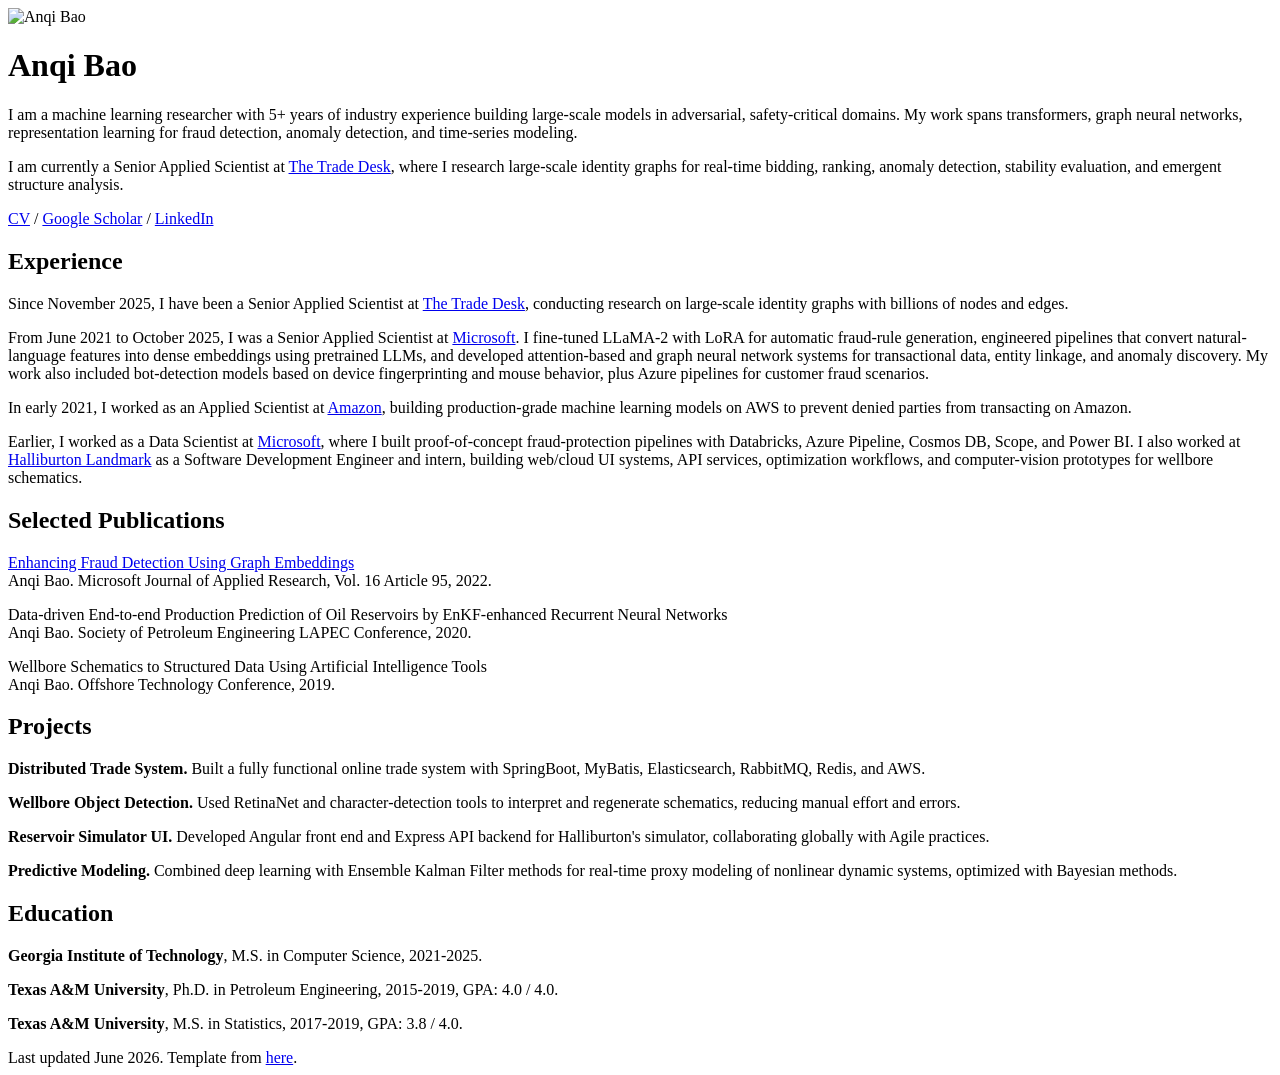
==== index.html @ 68272e31 "Create index.html" ====
<!doctype html>
<html lang="en">
<head>
  <meta charset="utf-8">
  <meta name="viewport" content="width=device-width, initial-scale=1">
  <title>Anqi Bao</title>
  <meta name="description" content="Personal website for Anqi Bao, machine learning researcher and applied scientist.">
  <link rel="stylesheet" href="style.css">
</head>
<body>
  <main>
    <header class="intro">
      <img class="avatar" src="assets/avatar.png" alt="Anqi Bao">
      <div class="intro-text">
        <h1>Anqi Bao</h1>
        <p>
          I am a machine learning researcher with 5+ years of industry experience building large-scale models in adversarial, safety-critical domains. My work spans transformers, graph neural networks, representation learning for fraud detection, anomaly detection, and time-series modeling.
        </p>
        <p>
          I am currently a Senior Applied Scientist at <a href="https://www.thetradedesk.com/">The Trade Desk</a>, where I research large-scale identity graphs for real-time bidding, ranking, anomaly detection, stability evaluation, and emergent structure analysis.
        </p>
        <p class="links">
          <a href="assets/Anqi_CV_LLM_202605.pdf.pdf">CV</a> /
          <a href="https://scholar.google.com/citations?user=8oSmAk4AAAAJ&amp;hl=en">Google Scholar</a> /
          <a href="https://www.linkedin.com/in/anqi-bao">LinkedIn</a>
        </p>
      </div>
    </header>

    <section>
      <h2>Experience</h2>
      <p>
        Since November 2025, I have been a Senior Applied Scientist at <a href="https://www.thetradedesk.com/">The Trade Desk</a>, conducting research on large-scale identity graphs with billions of nodes and edges.
      </p>
      <p>
        From June 2021 to October 2025, I was a Senior Applied Scientist at <a href="https://www.microsoft.com/">Microsoft</a>. I fine-tuned LLaMA-2 with LoRA for automatic fraud-rule generation, engineered pipelines that convert natural-language features into dense embeddings using pretrained LLMs, and developed attention-based and graph neural network systems for transactional data, entity linkage, and anomaly discovery. My work also included bot-detection models based on device fingerprinting and mouse behavior, plus Azure pipelines for customer fraud scenarios.
      </p>
      <p>
        In early 2021, I worked as an Applied Scientist at <a href="https://www.amazon.com/">Amazon</a>, building production-grade machine learning models on AWS to prevent denied parties from transacting on Amazon.
      </p>
      <p>
        Earlier, I worked as a Data Scientist at <a href="https://www.microsoft.com/">Microsoft</a>, where I built proof-of-concept fraud-protection pipelines with Databricks, Azure Pipeline, Cosmos DB, Scope, and Power BI. I also worked at <a href="https://www.halliburton.com/">Halliburton Landmark</a> as a Software Development Engineer and intern, building web/cloud UI systems, API services, optimization workflows, and computer-vision prototypes for wellbore schematics.
      </p>
    </section>

    <section>
      <h2>Selected Publications</h2>
      <p>
        <a href="https://www.microsoft.com/en-us/research/publication/enhancing-fraud-detection-using-graph-embeddings/">Enhancing Fraud Detection Using Graph Embeddings</a><br>
        <span class="authors">Anqi Bao.</span> Microsoft Journal of Applied Research, Vol. 16 Article 95, 2022.
      </p>
      <p>
        Data-driven End-to-end Production Prediction of Oil Reservoirs by EnKF-enhanced Recurrent Neural Networks<br>
        <span class="authors">Anqi Bao.</span> Society of Petroleum Engineering LAPEC Conference, 2020.
      </p>
      <p>
        Wellbore Schematics to Structured Data Using Artificial Intelligence Tools<br>
        <span class="authors">Anqi Bao.</span> Offshore Technology Conference, 2019.
      </p>
    </section>

    <section>
      <h2>Projects</h2>
      <p>
        <strong>Distributed Trade System.</strong> Built a fully functional online trade system with SpringBoot, MyBatis, Elasticsearch, RabbitMQ, Redis, and AWS.
      </p>
      <p>
        <strong>Wellbore Object Detection.</strong> Used RetinaNet and character-detection tools to interpret and regenerate schematics, reducing manual effort and errors.
      </p>
      <p>
        <strong>Reservoir Simulator UI.</strong> Developed Angular front end and Express API backend for Halliburton's simulator, collaborating globally with Agile practices.
      </p>
      <p>
        <strong>Predictive Modeling.</strong> Combined deep learning with Ensemble Kalman Filter methods for real-time proxy modeling of nonlinear dynamic systems, optimized with Bayesian methods.
      </p>
    </section>

    <section>
      <h2>Education</h2>
      <p>
        <strong>Georgia Institute of Technology</strong>, M.S. in Computer Science, 2021-2025.
      </p>
      <p>
        <strong>Texas A&amp;M University</strong>, Ph.D. in Petroleum Engineering, 2015-2019, GPA: 4.0 / 4.0.
      </p>
      <p>
        <strong>Texas A&amp;M University</strong>, M.S. in Statistics, 2017-2019, GPA: 3.8 / 4.0.
      </p>
    </section>



    <footer>
      Last updated June 2026. Template from <a href="https://trinkle23897.github.io/cv/">here</a>.
    </footer>
  </main>
</body>
</html>
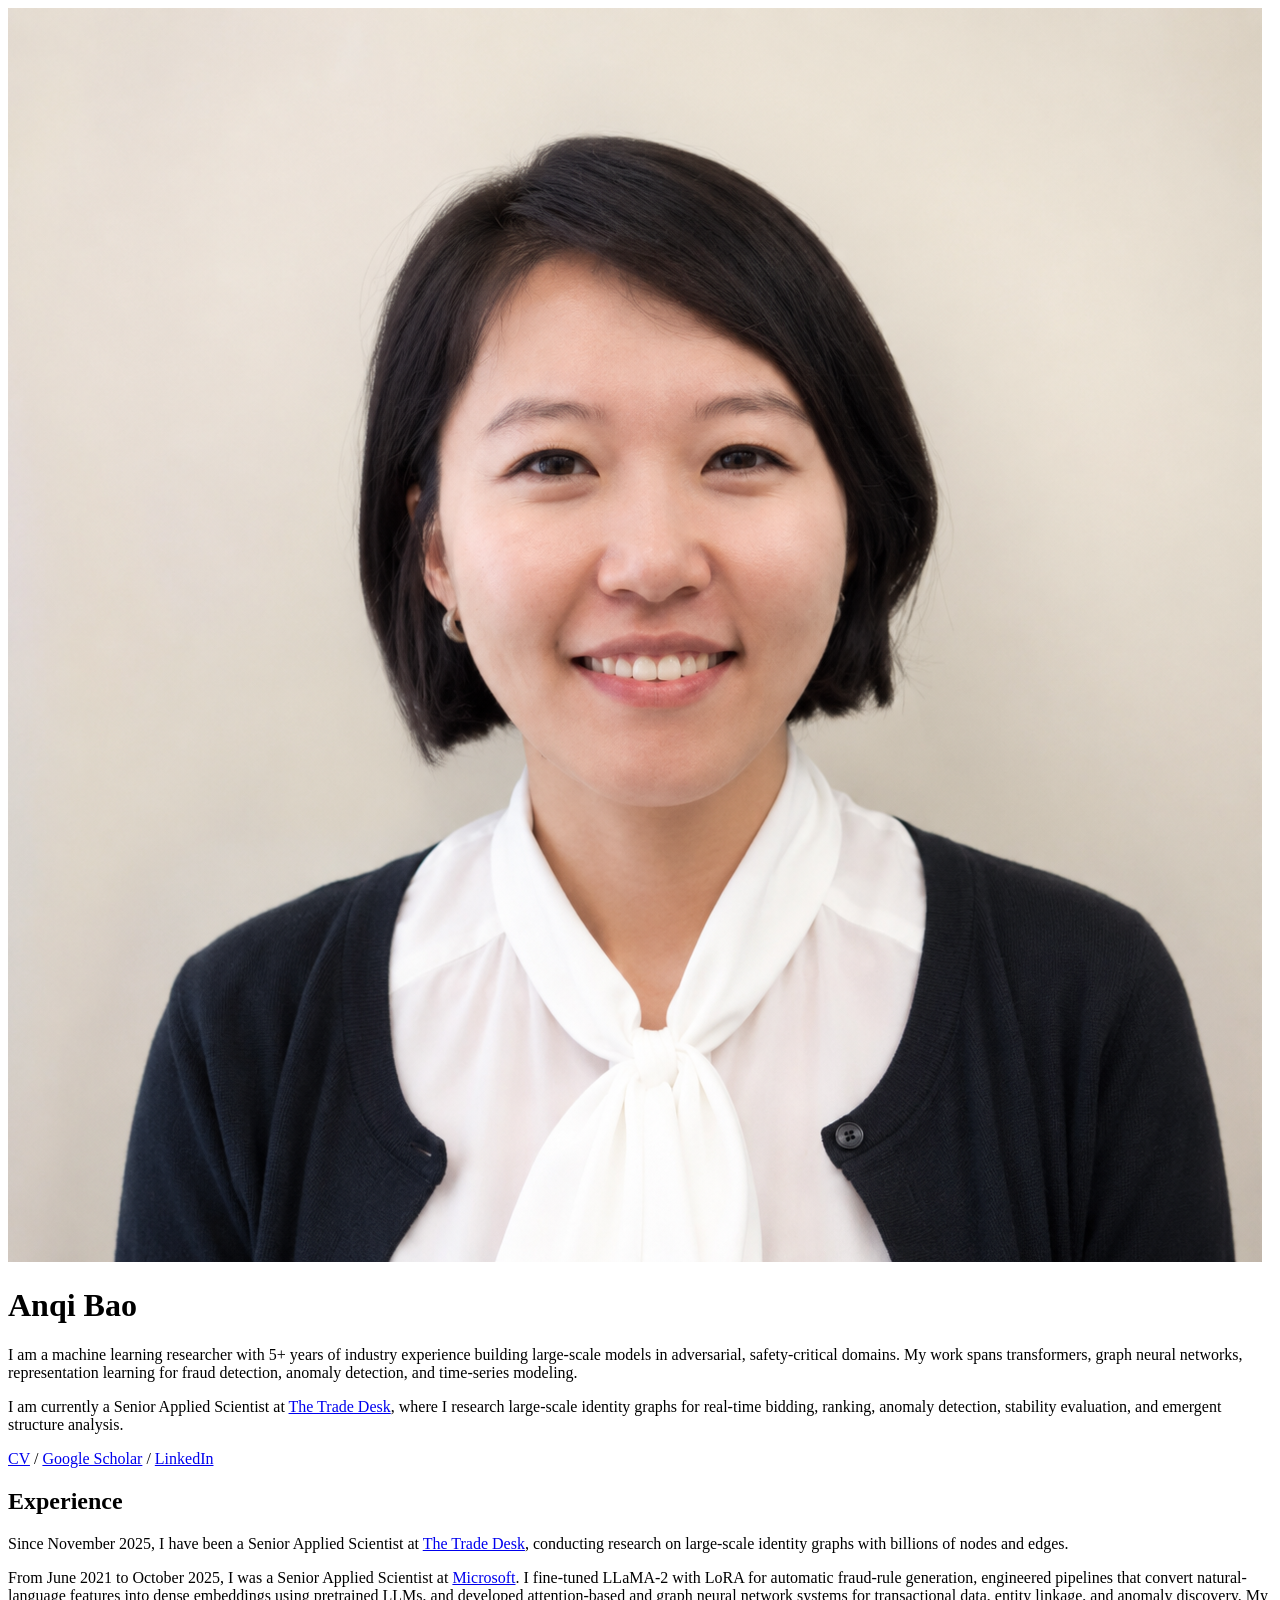
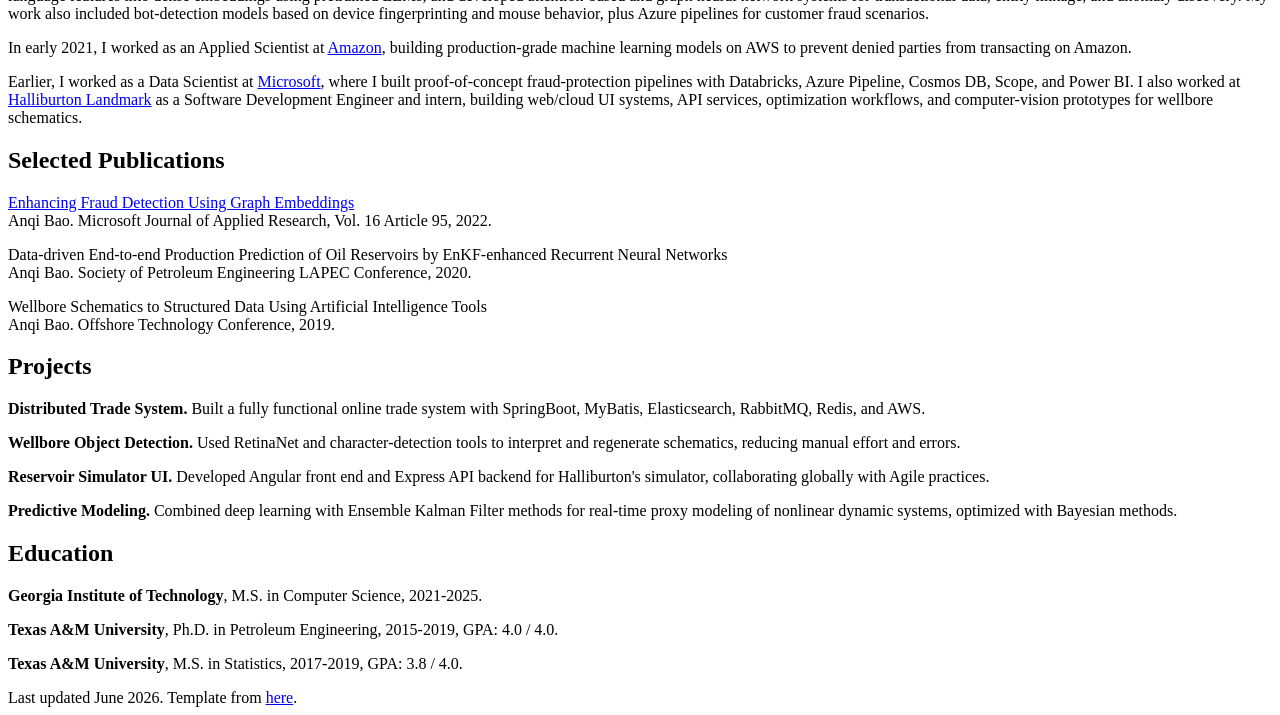
==== commit cc6a047a: "Update index.html" ====
--- a/index.html
+++ b/index.html
@@ -20,7 +20,7 @@
           I am currently a Senior Applied Scientist at <a href="https://www.thetradedesk.com/">The Trade Desk</a>, where I research large-scale identity graphs for real-time bidding, ranking, anomaly detection, stability evaluation, and emergent structure analysis.
         </p>
         <p class="links">
-          <a href="assets/Anqi_CV_LLM_202605.pdf.pdf">CV</a> /
+          <a href="assets/Anqi_CV.pdf">CV</a> /
           <a href="https://scholar.google.com/citations?user=8oSmAk4AAAAJ&amp;hl=en">Google Scholar</a> /
           <a href="https://www.linkedin.com/in/anqi-bao">LinkedIn</a>
         </p>
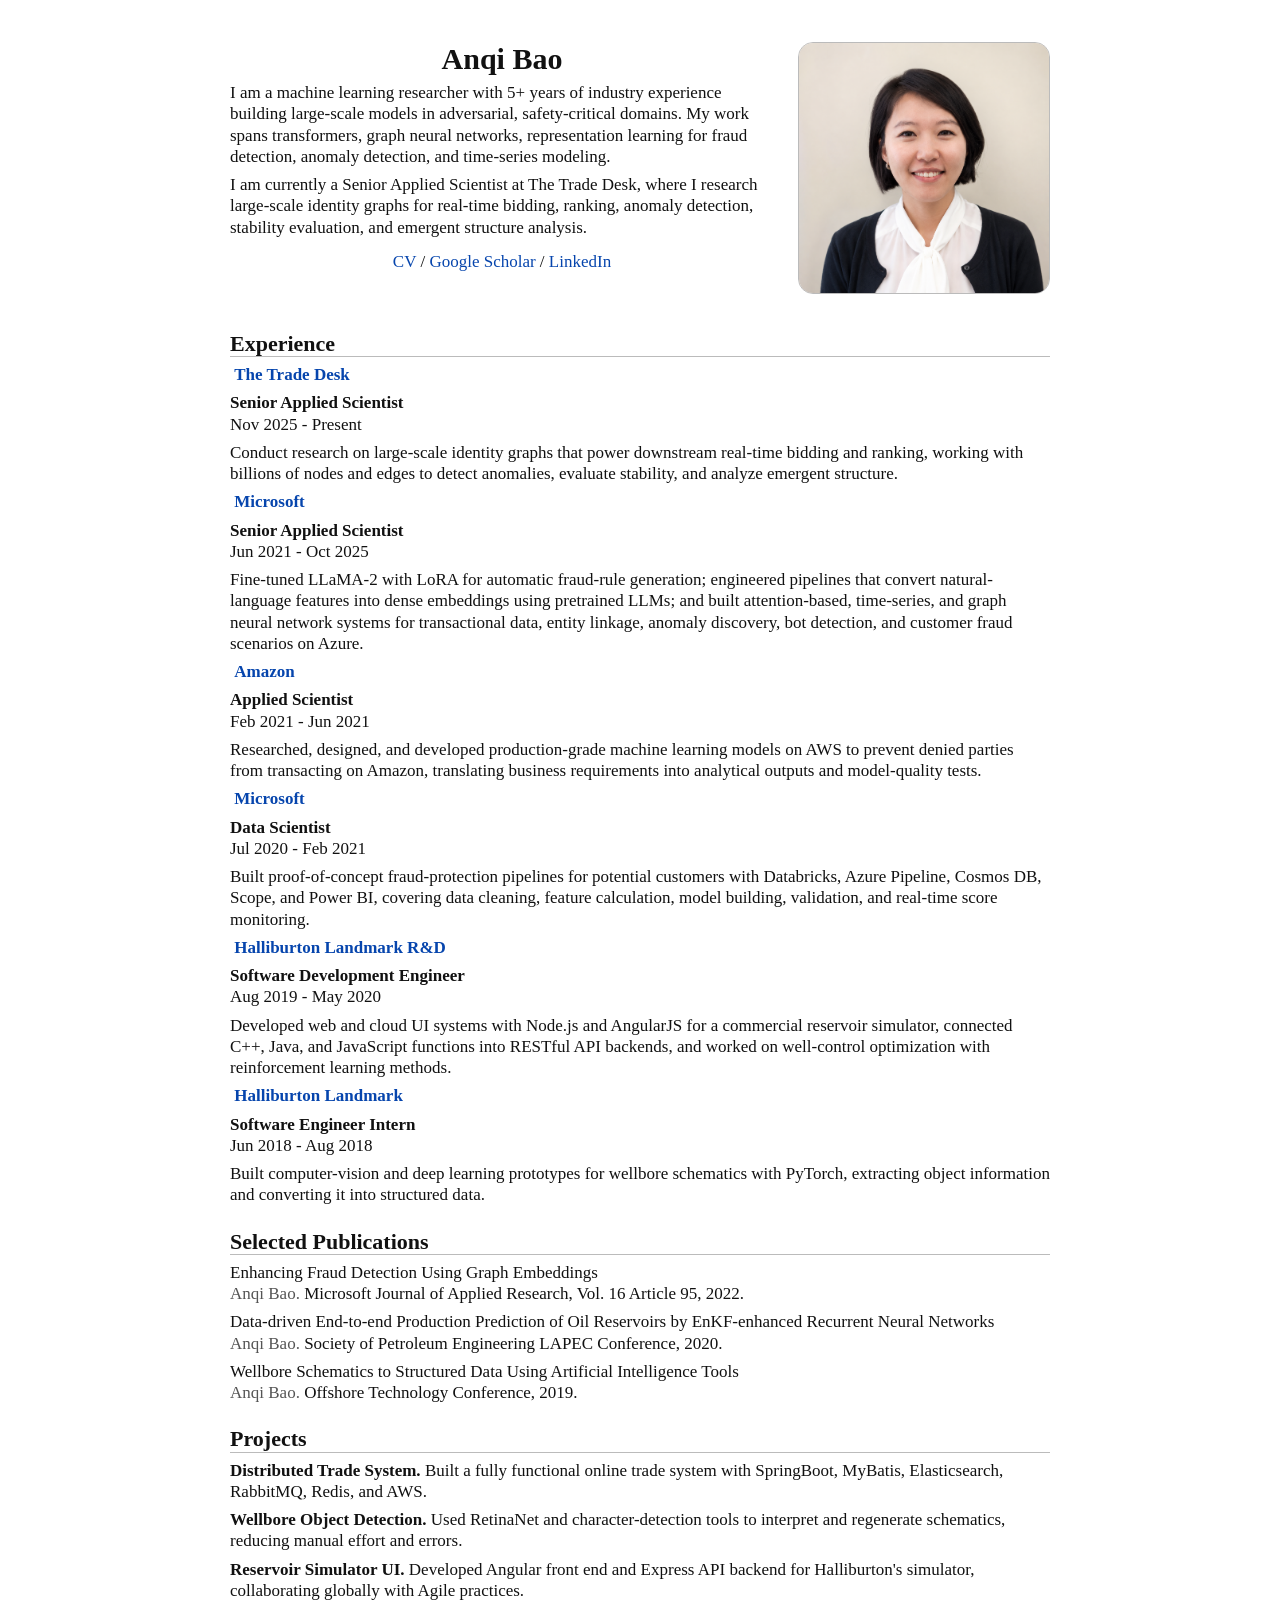
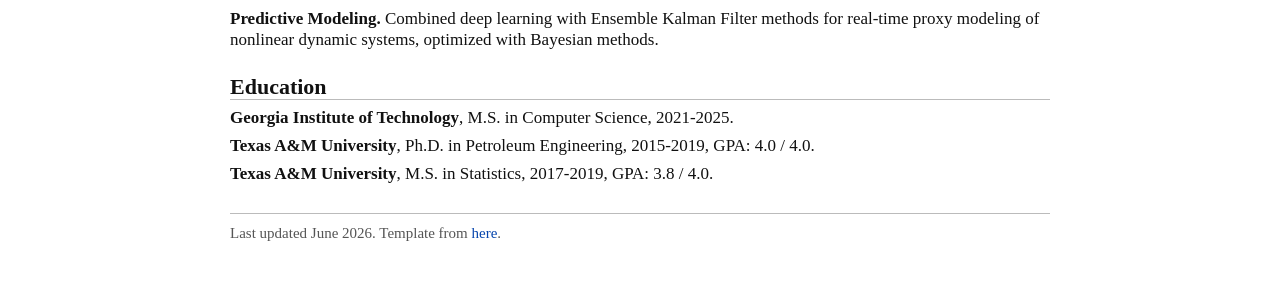
==== commit d13522e3: "Update index.html" ====
--- a/index.html
+++ b/index.html
@@ -17,10 +17,10 @@
           I am a machine learning researcher with 5+ years of industry experience building large-scale models in adversarial, safety-critical domains. My work spans transformers, graph neural networks, representation learning for fraud detection, anomaly detection, and time-series modeling.
         </p>
         <p>
-          I am currently a Senior Applied Scientist at <a href="https://www.thetradedesk.com/">The Trade Desk</a>, where I research large-scale identity graphs for real-time bidding, ranking, anomaly detection, stability evaluation, and emergent structure analysis.
+          I am currently a Senior Applied Scientist at The Trade Desk, where I research large-scale identity graphs for real-time bidding, ranking, anomaly detection, stability evaluation, and emergent structure analysis.
         </p>
         <p class="links">
-          <a href="assets/Anqi_CV.pdf">CV</a> /
+          <a href="assets/Anqi_CV_LLM_202605.pdf.pdf">CV</a> /
           <a href="https://scholar.google.com/citations?user=8oSmAk4AAAAJ&amp;hl=en">Google Scholar</a> /
           <a href="https://www.linkedin.com/in/anqi-bao">LinkedIn</a>
         </p>
@@ -29,24 +29,91 @@
 
     <section>
       <h2>Experience</h2>
-      <p>
-        Since November 2025, I have been a Senior Applied Scientist at <a href="https://www.thetradedesk.com/">The Trade Desk</a>, conducting research on large-scale identity graphs with billions of nodes and edges.
-      </p>
-      <p>
-        From June 2021 to October 2025, I was a Senior Applied Scientist at <a href="https://www.microsoft.com/">Microsoft</a>. I fine-tuned LLaMA-2 with LoRA for automatic fraud-rule generation, engineered pipelines that convert natural-language features into dense embeddings using pretrained LLMs, and developed attention-based and graph neural network systems for transactional data, entity linkage, and anomaly discovery. My work also included bot-detection models based on device fingerprinting and mouse behavior, plus Azure pipelines for customer fraud scenarios.
-      </p>
-      <p>
-        In early 2021, I worked as an Applied Scientist at <a href="https://www.amazon.com/">Amazon</a>, building production-grade machine learning models on AWS to prevent denied parties from transacting on Amazon.
-      </p>
-      <p>
-        Earlier, I worked as a Data Scientist at <a href="https://www.microsoft.com/">Microsoft</a>, where I built proof-of-concept fraud-protection pipelines with Databricks, Azure Pipeline, Cosmos DB, Scope, and Power BI. I also worked at <a href="https://www.halliburton.com/">Halliburton Landmark</a> as a Software Development Engineer and intern, building web/cloud UI systems, API services, optimization workflows, and computer-vision prototypes for wellbore schematics.
-      </p>
+      <div class="experience-list">
+        <article class="experience-item">
+          <div class="company">
+            <a href="https://www.thetradedesk.com/">
+              <img class="company-icon" src="https://www.google.com/s2/favicons?sz=64&amp;domain=thetradedesk.com" alt="">
+              <strong>The Trade Desk</strong>
+            </a>
+          </div>
+          <div class="role">
+            <p><strong>Senior Applied Scientist</strong><br>Nov 2025 - Present</p>
+            <p>Conduct research on large-scale identity graphs that power downstream real-time bidding and ranking, working with billions of nodes and edges to detect anomalies, evaluate stability, and analyze emergent structure.</p>
+          </div>
+        </article>
+
+        <article class="experience-item">
+          <div class="company">
+            <a href="https://www.microsoft.com/">
+              <img class="company-icon" src="https://www.google.com/s2/favicons?sz=64&amp;domain=microsoft.com" alt="">
+              <strong>Microsoft</strong>
+            </a>
+          </div>
+          <div class="role">
+            <p><strong>Senior Applied Scientist</strong><br>Jun 2021 - Oct 2025</p>
+            <p>Fine-tuned LLaMA-2 with LoRA for automatic fraud-rule generation; engineered pipelines that convert natural-language features into dense embeddings using pretrained LLMs; and built attention-based, time-series, and graph neural network systems for transactional data, entity linkage, anomaly discovery, bot detection, and customer fraud scenarios on Azure.</p>
+          </div>
+        </article>
+
+        <article class="experience-item">
+          <div class="company">
+            <a href="https://www.amazon.com/">
+              <img class="company-icon" src="https://www.google.com/s2/favicons?sz=64&amp;domain=amazon.com" alt="">
+              <strong>Amazon</strong>
+            </a>
+          </div>
+          <div class="role">
+            <p><strong>Applied Scientist</strong><br>Feb 2021 - Jun 2021</p>
+            <p>Researched, designed, and developed production-grade machine learning models on AWS to prevent denied parties from transacting on Amazon, translating business requirements into analytical outputs and model-quality tests.</p>
+          </div>
+        </article>
+
+        <article class="experience-item">
+          <div class="company">
+            <a href="https://www.microsoft.com/">
+              <img class="company-icon" src="https://www.google.com/s2/favicons?sz=64&amp;domain=microsoft.com" alt="">
+              <strong>Microsoft</strong>
+            </a>
+          </div>
+          <div class="role">
+            <p><strong>Data Scientist</strong><br>Jul 2020 - Feb 2021</p>
+            <p>Built proof-of-concept fraud-protection pipelines for potential customers with Databricks, Azure Pipeline, Cosmos DB, Scope, and Power BI, covering data cleaning, feature calculation, model building, validation, and real-time score monitoring.</p>
+          </div>
+        </article>
+
+        <article class="experience-item">
+          <div class="company">
+            <a href="https://www.halliburton.com/">
+              <img class="company-icon" src="https://www.google.com/s2/favicons?sz=64&amp;domain=halliburton.com" alt="">
+              <strong>Halliburton Landmark R&amp;D</strong>
+            </a>
+          </div>
+          <div class="role">
+            <p><strong>Software Development Engineer</strong><br>Aug 2019 - May 2020</p>
+            <p>Developed web and cloud UI systems with Node.js and AngularJS for a commercial reservoir simulator, connected C++, Java, and JavaScript functions into RESTful API backends, and worked on well-control optimization with reinforcement learning methods.</p>
+          </div>
+        </article>
+
+        <article class="experience-item">
+          <div class="company">
+            <a href="https://www.halliburton.com/">
+              <img class="company-icon" src="https://www.google.com/s2/favicons?sz=64&amp;domain=halliburton.com" alt="">
+              <strong>Halliburton Landmark</strong>
+            </a>
+          </div>
+          <div class="role">
+            <p><strong>Software Engineer Intern</strong><br>Jun 2018 - Aug 2018</p>
+            <p>Built computer-vision and deep learning prototypes for wellbore schematics with PyTorch, extracting object information and converting it into structured data.</p>
+          </div>
+        </article>
+      </div>
     </section>
 
     <section>
       <h2>Selected Publications</h2>
       <p>
-        <a href="https://www.microsoft.com/en-us/research/publication/enhancing-fraud-detection-using-graph-embeddings/">Enhancing Fraud Detection Using Graph Embeddings</a><br>
+        Enhancing Fraud Detection Using Graph Embeddings<br>
         <span class="authors">Anqi Bao.</span> Microsoft Journal of Applied Research, Vol. 16 Article 95, 2022.
       </p>
       <p>
--- a/style.css
+++ b/style.css
@@ -0,0 +1,136 @@
+:root {
+  --text: #111;
+  --muted: #555;
+  --link: #0645ad;
+  --rule: #bbb;
+  --page: #fff;
+}
+
+html {
+  background: var(--page);
+}
+
+body {
+  color: var(--text);
+  font-family: Georgia, "Times New Roman", Times, serif;
+  font-size: 17px;
+  line-height: 1.25;
+  margin: 0;
+}
+
+main {
+  margin: 42px auto 56px;
+  max-width: 820px;
+  padding: 0 22px;
+}
+
+.intro {
+  overflow: auto;
+}
+
+.avatar {
+  border: 1px solid var(--rule);
+  border-radius: 15px;
+  float: right;
+  height: auto;
+  margin: 0 0 14px 24px;
+  object-fit: cover;
+  object-position: center 18%;
+  width: 250px;
+}
+
+h1 {
+  font-size: 30px;
+  line-height: 1.1;
+  margin: 0 0 4px;
+  text-align: center;
+}
+
+h2 {
+  border-bottom: 1px solid var(--rule);
+  font-size: 22px;
+  line-height: 1.1;
+  margin: 24px 0 7px;
+}
+
+p {
+  margin: 7px 0;
+}
+
+a {
+  color: var(--link);
+  text-decoration: none;
+}
+
+a:hover,
+a:focus {
+  text-decoration: underline;
+}
+
+.contact {
+  align-items: center;
+  color: var(--muted);
+  display: flex;
+  flex-wrap: wrap;
+  gap: 5px 14px;
+  justify-content: center;
+  margin-bottom: 16px;
+}
+
+.links {
+  margin-top: 13px;
+  text-align: center;
+}
+
+.authors {
+  color: var(--muted);
+}
+
+footer {
+  border-top: 1px solid var(--rule);
+  color: var(--muted);
+  font-size: 15px;
+  margin-top: 28px;
+  padding-top: 10px;
+}
+
+@media (max-width: 620px) {
+  body {
+    font-size: 16px;
+  }
+
+  main {
+    margin-top: 26px;
+    padding: 0 16px;
+  }
+
+  h1 {
+    font-size: 27px;
+  }
+
+  h2 {
+    font-size: 20px;
+  }
+
+  .contact {
+    align-items: center;
+    flex-direction: column;
+    gap: 3px;
+  }
+
+  .intro {
+    display: block;
+    text-align: center;
+  }
+
+  .avatar {
+    float: none;
+    height: auto;
+    margin-bottom: 12px;
+    width: min(250px, 100%);
+  }
+
+  .intro-text {
+    text-align: left;
+  }
+}
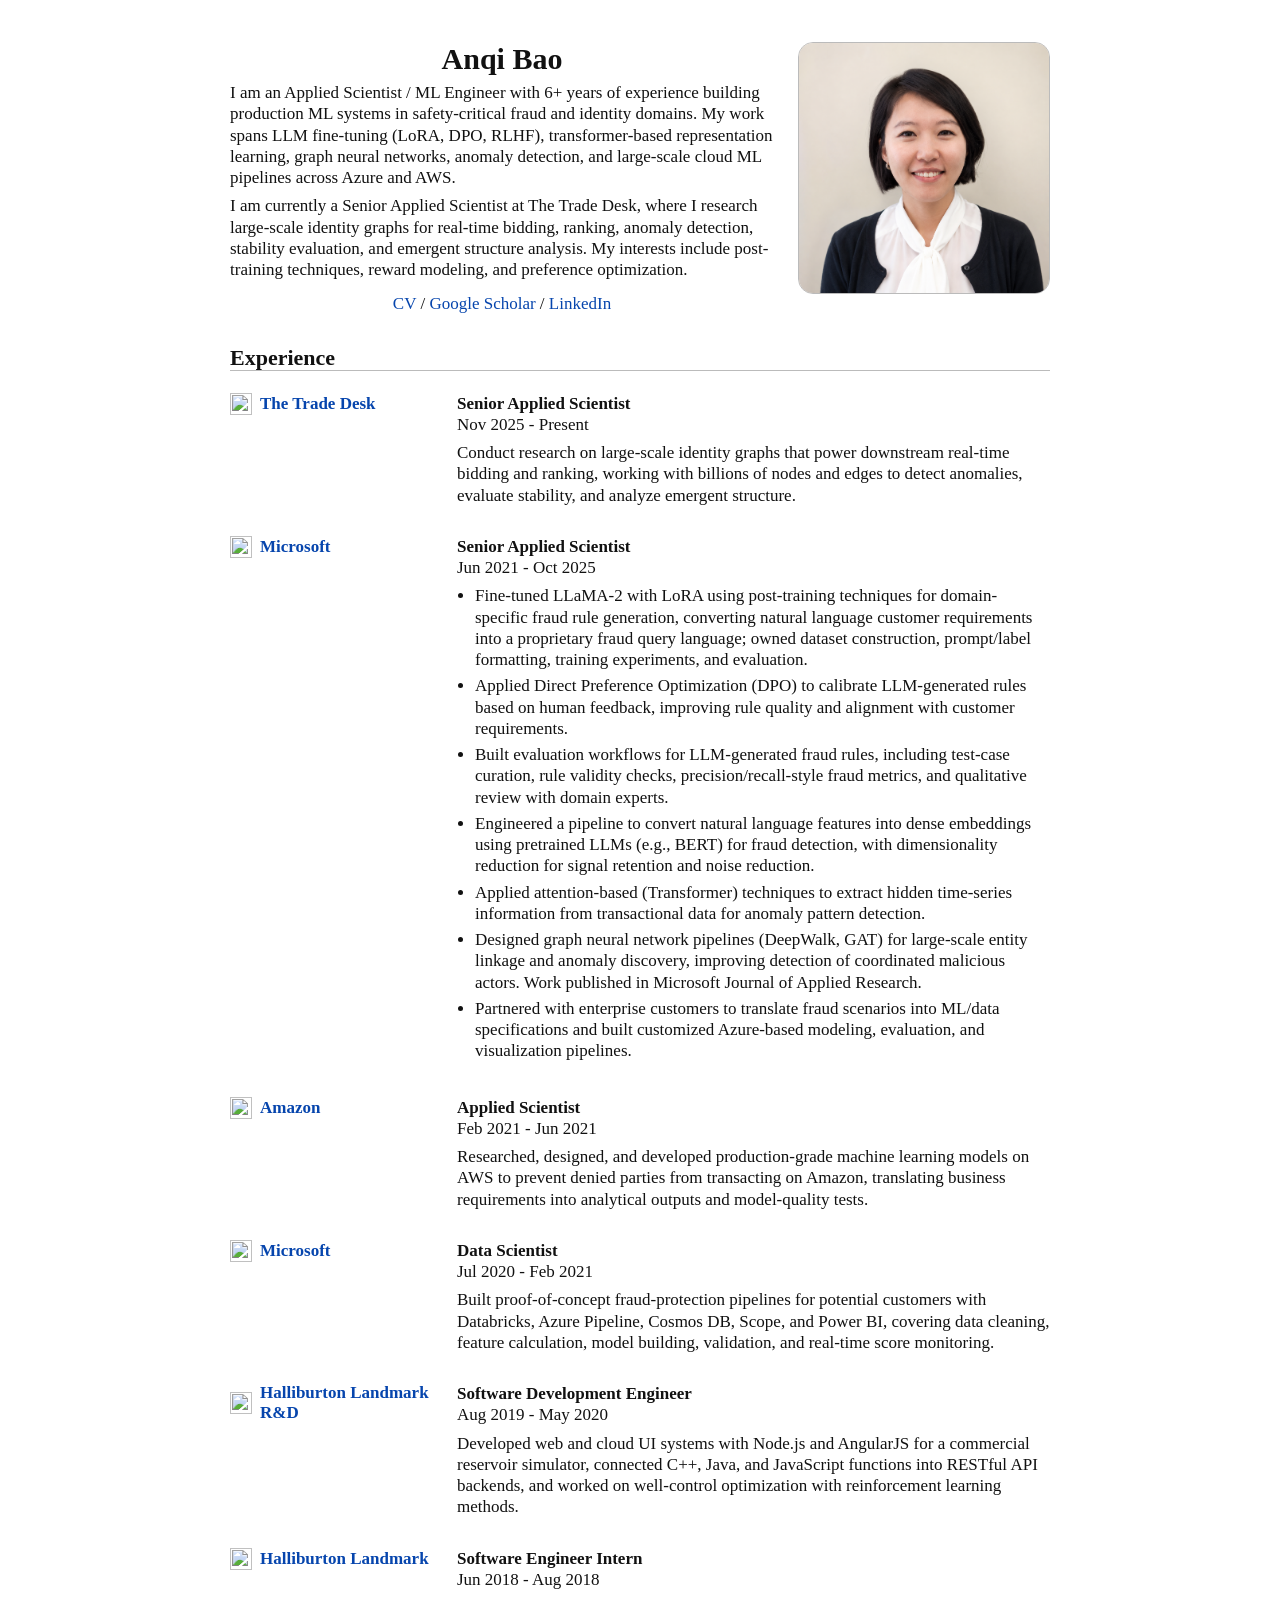
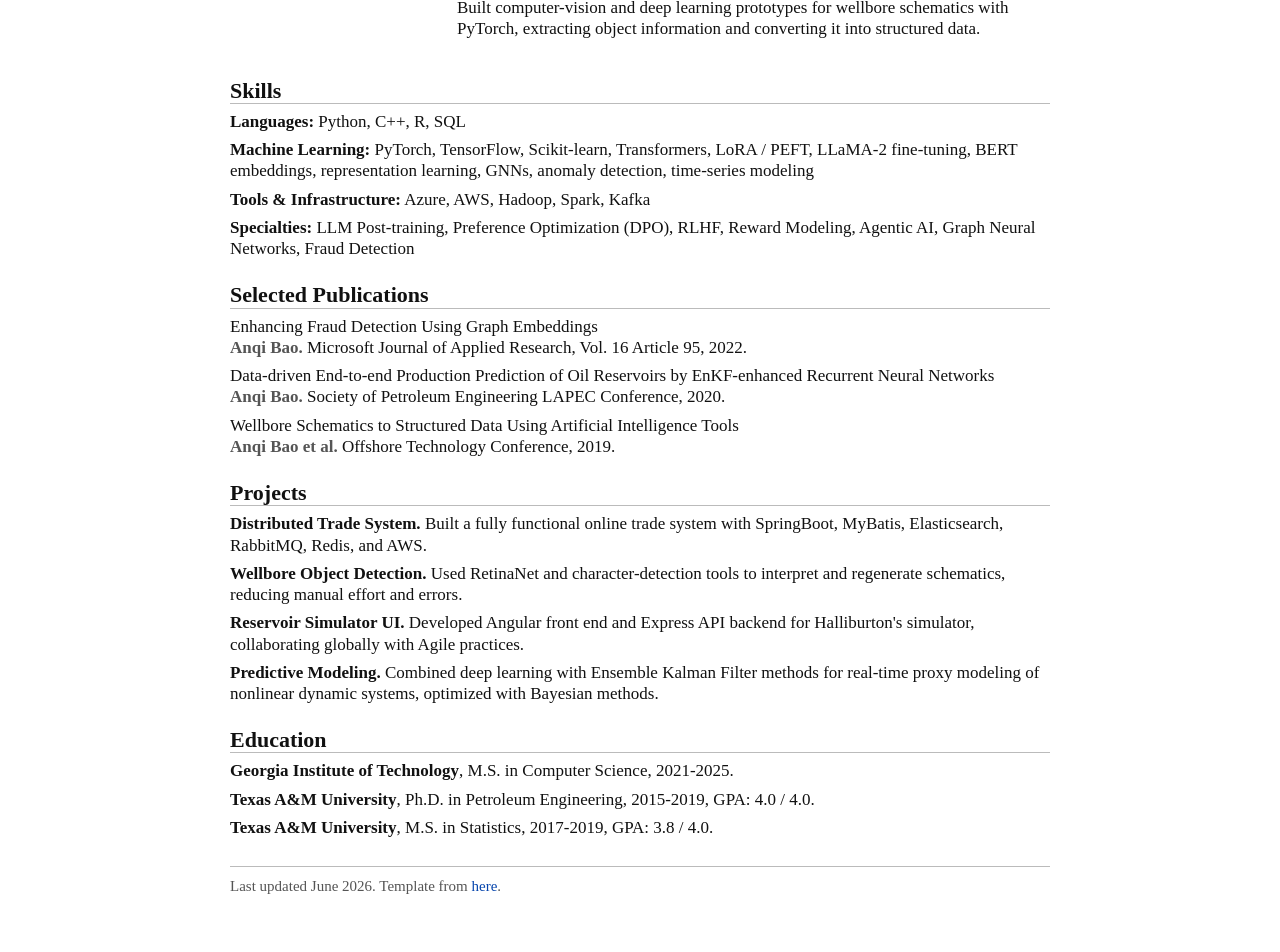
==== commit a2791636: "Update site with new CV content - Refresh intro summary (6+ years, LLM/DPO/RLHF focus) - Fix CV link" ====
--- a/index.html
+++ b/index.html
@@ -14,13 +14,13 @@
       <div class="intro-text">
         <h1>Anqi Bao</h1>
         <p>
-          I am a machine learning researcher with 5+ years of industry experience building large-scale models in adversarial, safety-critical domains. My work spans transformers, graph neural networks, representation learning for fraud detection, anomaly detection, and time-series modeling.
+          I am an Applied Scientist / ML Engineer with 6+ years of experience building production ML systems in safety-critical fraud and identity domains. My work spans LLM fine-tuning (LoRA, DPO, RLHF), transformer-based representation learning, graph neural networks, anomaly detection, and large-scale cloud ML pipelines across Azure and AWS.
         </p>
         <p>
-          I am currently a Senior Applied Scientist at The Trade Desk, where I research large-scale identity graphs for real-time bidding, ranking, anomaly detection, stability evaluation, and emergent structure analysis.
+          I am currently a Senior Applied Scientist at The Trade Desk, where I research large-scale identity graphs for real-time bidding, ranking, anomaly detection, stability evaluation, and emergent structure analysis. My interests include post-training techniques, reward modeling, and preference optimization.
         </p>
         <p class="links">
-          <a href="assets/Anqi_CV_LLM_202605.pdf.pdf">CV</a> /
+          <a href="assets/Anqi_CV.pdf">CV</a> /
           <a href="https://scholar.google.com/citations?user=8oSmAk4AAAAJ&amp;hl=en">Google Scholar</a> /
           <a href="https://www.linkedin.com/in/anqi-bao">LinkedIn</a>
         </p>
@@ -52,7 +52,15 @@
           </div>
           <div class="role">
             <p><strong>Senior Applied Scientist</strong><br>Jun 2021 - Oct 2025</p>
-            <p>Fine-tuned LLaMA-2 with LoRA for automatic fraud-rule generation; engineered pipelines that convert natural-language features into dense embeddings using pretrained LLMs; and built attention-based, time-series, and graph neural network systems for transactional data, entity linkage, anomaly discovery, bot detection, and customer fraud scenarios on Azure.</p>
+            <ul>
+              <li>Fine-tuned LLaMA-2 with LoRA using post-training techniques for domain-specific fraud rule generation, converting natural language customer requirements into a proprietary fraud query language; owned dataset construction, prompt/label formatting, training experiments, and evaluation.</li>
+              <li>Applied Direct Preference Optimization (DPO) to calibrate LLM-generated rules based on human feedback, improving rule quality and alignment with customer requirements.</li>
+              <li>Built evaluation workflows for LLM-generated fraud rules, including test-case curation, rule validity checks, precision/recall-style fraud metrics, and qualitative review with domain experts.</li>
+              <li>Engineered a pipeline to convert natural language features into dense embeddings using pretrained LLMs (e.g., BERT) for fraud detection, with dimensionality reduction for signal retention and noise reduction.</li>
+              <li>Applied attention-based (Transformer) techniques to extract hidden time-series information from transactional data for anomaly pattern detection.</li>
+              <li>Designed graph neural network pipelines (DeepWalk, GAT) for large-scale entity linkage and anomaly discovery, improving detection of coordinated malicious actors. Work published in Microsoft Journal of Applied Research.</li>
+              <li>Partnered with enterprise customers to translate fraud scenarios into ML/data specifications and built customized Azure-based modeling, evaluation, and visualization pipelines.</li>
+            </ul>
           </div>
         </article>
 
@@ -111,6 +119,14 @@
     </section>
 
     <section>
+      <h2>Skills</h2>
+      <p><strong>Languages:</strong> Python, C++, R, SQL</p>
+      <p><strong>Machine Learning:</strong> PyTorch, TensorFlow, Scikit-learn, Transformers, LoRA / PEFT, LLaMA-2 fine-tuning, BERT embeddings, representation learning, GNNs, anomaly detection, time-series modeling</p>
+      <p><strong>Tools &amp; Infrastructure:</strong> Azure, AWS, Hadoop, Spark, Kafka</p>
+      <p><strong>Specialties:</strong> LLM Post-training, Preference Optimization (DPO), RLHF, Reward Modeling, Agentic AI, Graph Neural Networks, Fraud Detection</p>
+    </section>
+
+    <section>
       <h2>Selected Publications</h2>
       <p>
         Enhancing Fraud Detection Using Graph Embeddings<br>
@@ -122,7 +138,7 @@
       </p>
       <p>
         Wellbore Schematics to Structured Data Using Artificial Intelligence Tools<br>
-        <span class="authors">Anqi Bao.</span> Offshore Technology Conference, 2019.
+        <span class="authors">Anqi Bao et al.</span> Offshore Technology Conference, 2019.
       </p>
     </section>
 
--- a/style.css
+++ b/style.css
@@ -53,6 +53,51 @@
   margin: 24px 0 7px;
 }
 
+.experience-list {
+  margin-top: 2px;
+}
+
+.experience-item {
+  display: grid;
+  gap: 22px;
+  grid-template-columns: minmax(145px, 25%) 1fr;
+  padding: 15px 0;
+}
+
+.company {
+  vertical-align: top;
+}
+
+.company a {
+  align-items: center;
+  display: inline-flex;
+  gap: 8px;
+  line-height: 1.15;
+}
+
+.company-icon {
+  flex: 0 0 auto;
+  height: 22px;
+  width: 22px;
+}
+
+.role p:first-child {
+  margin-top: 0;
+}
+
+.role p:last-child {
+  margin-bottom: 0;
+}
+
+.role ul {
+  margin: 6px 0 0;
+  padding-left: 18px;
+}
+
+.role ul li {
+  margin-bottom: 5px;
+}
+
 p {
   margin: 7px 0;
 }
@@ -84,6 +129,7 @@
 
 .authors {
   color: var(--muted);
+  font-weight: bold;
 }
 
 footer {
@@ -133,4 +179,10 @@
   .intro-text {
     text-align: left;
   }
+
+  .experience-item {
+    gap: 6px;
+    grid-template-columns: 1fr;
+    padding: 13px 0;
+  }
 }
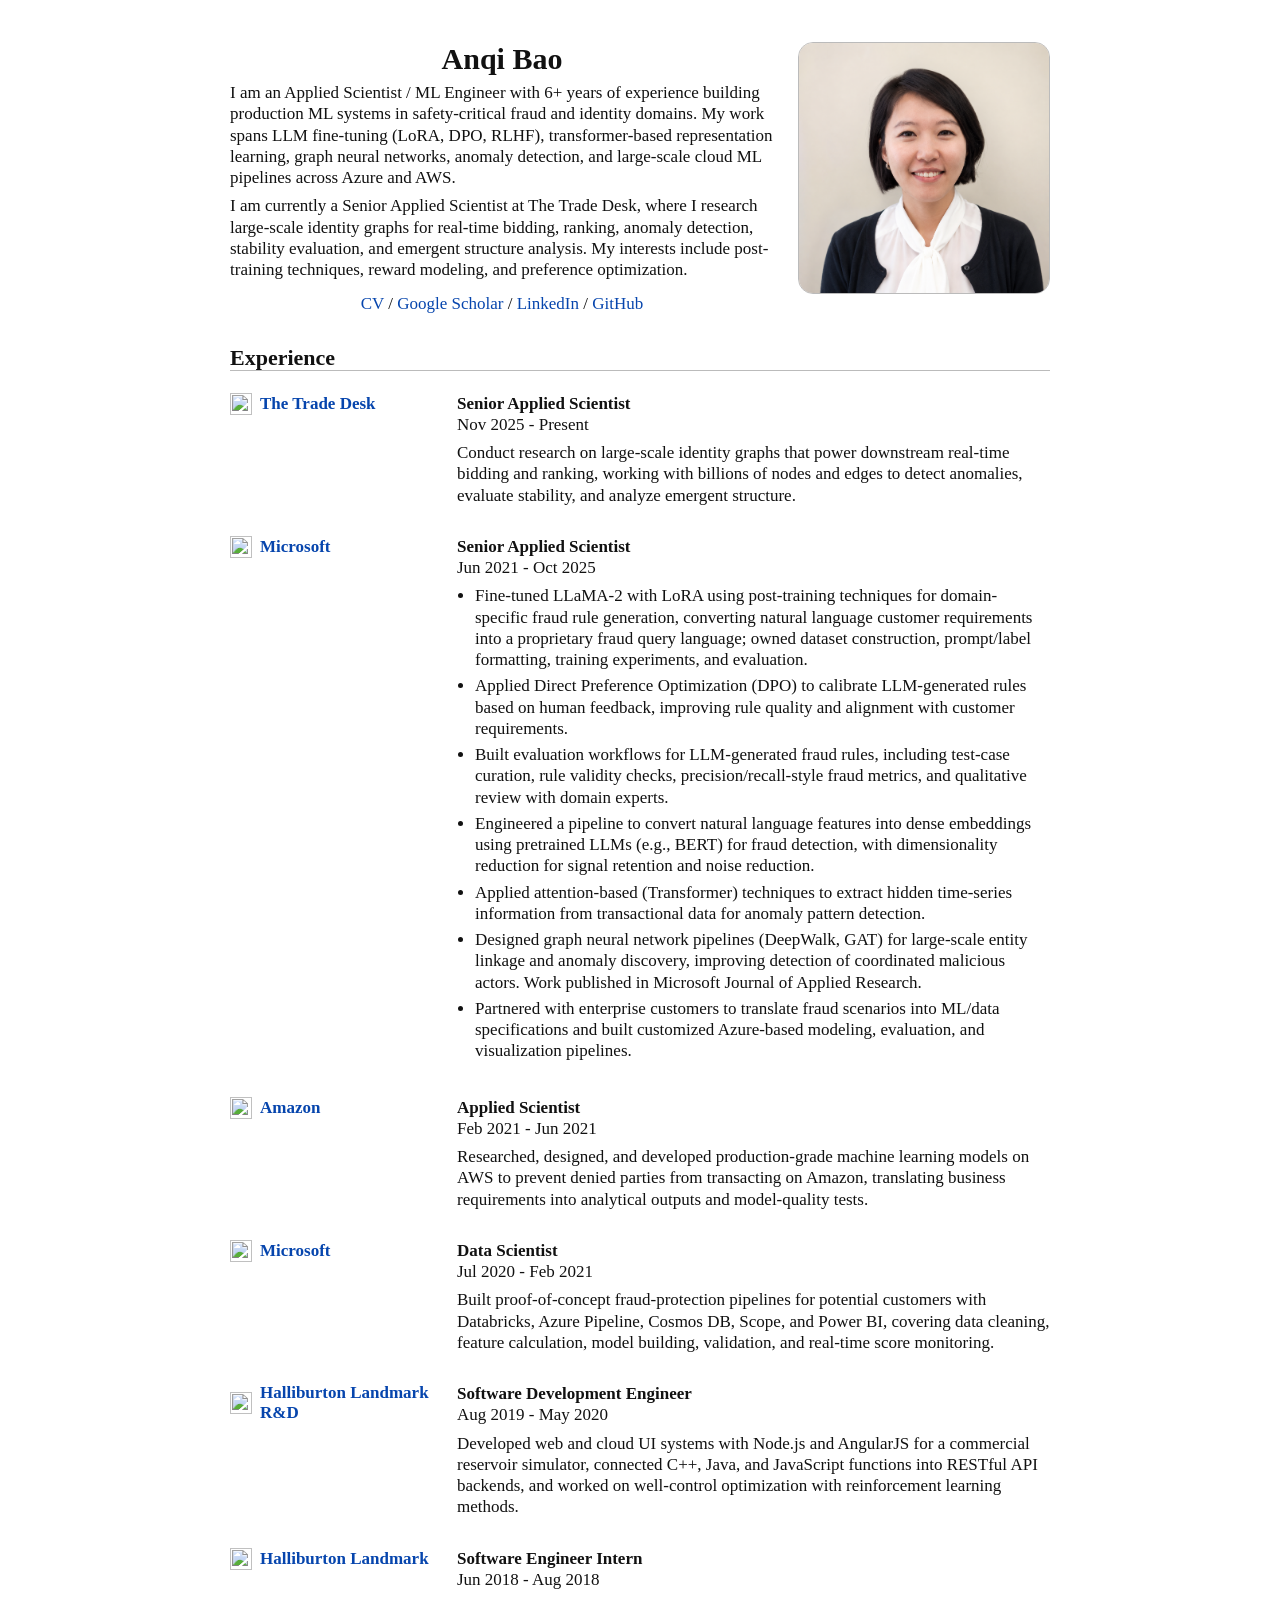
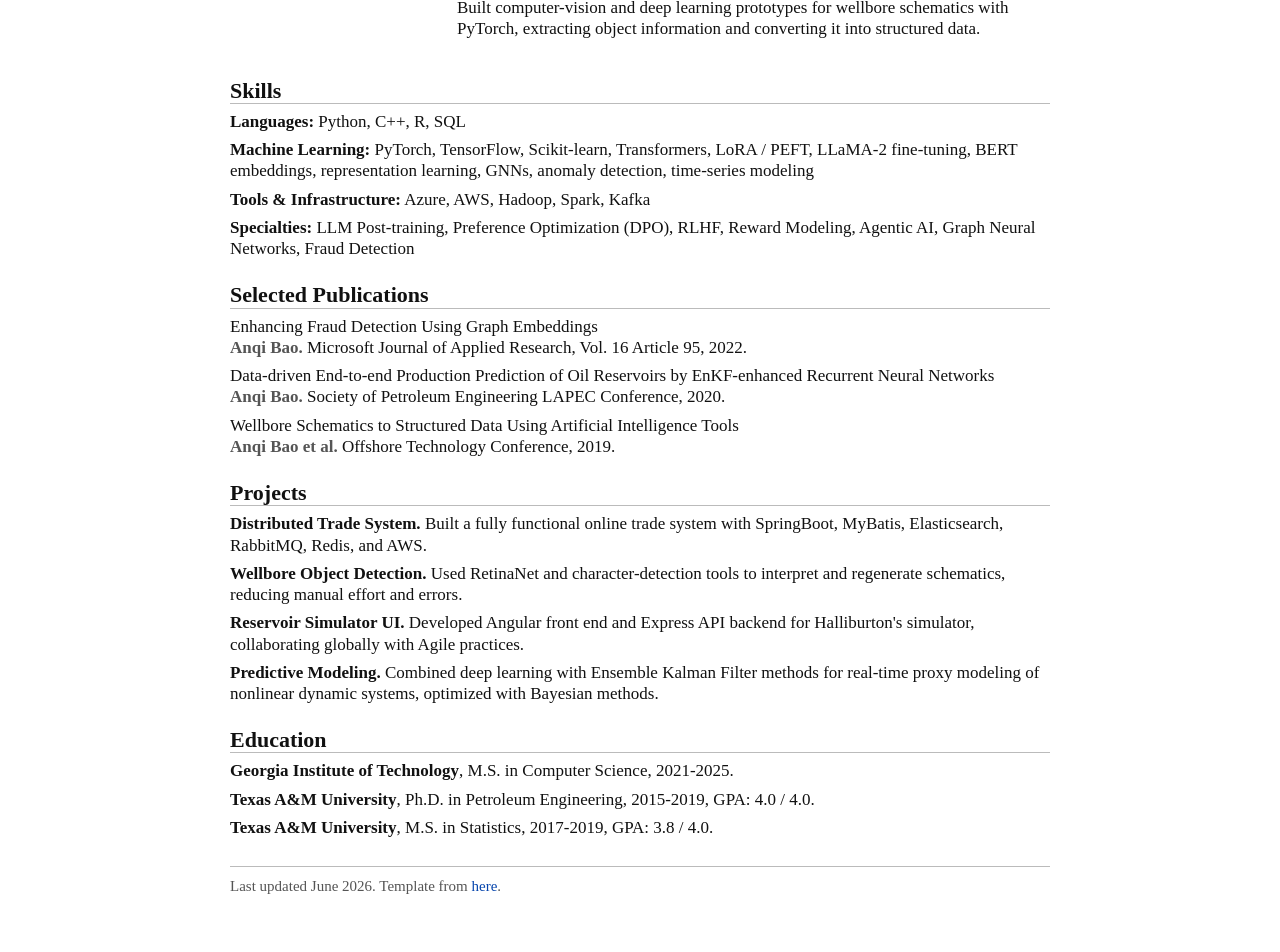
==== commit 71825a42: "Add GitHub link to header Co-Authored-By: Claude Sonnet 4.6 <noreply@anthropic.com>" ====
--- a/index.html
+++ b/index.html
@@ -22,7 +22,8 @@
         <p class="links">
           <a href="assets/Anqi_CV.pdf">CV</a> /
           <a href="https://scholar.google.com/citations?user=8oSmAk4AAAAJ&amp;hl=en">Google Scholar</a> /
-          <a href="https://www.linkedin.com/in/anqi-bao">LinkedIn</a>
+          <a href="https://www.linkedin.com/in/anqi-bao">LinkedIn</a> /
+          <a href="https://github.com/angiebao">GitHub</a>
         </p>
       </div>
     </header>
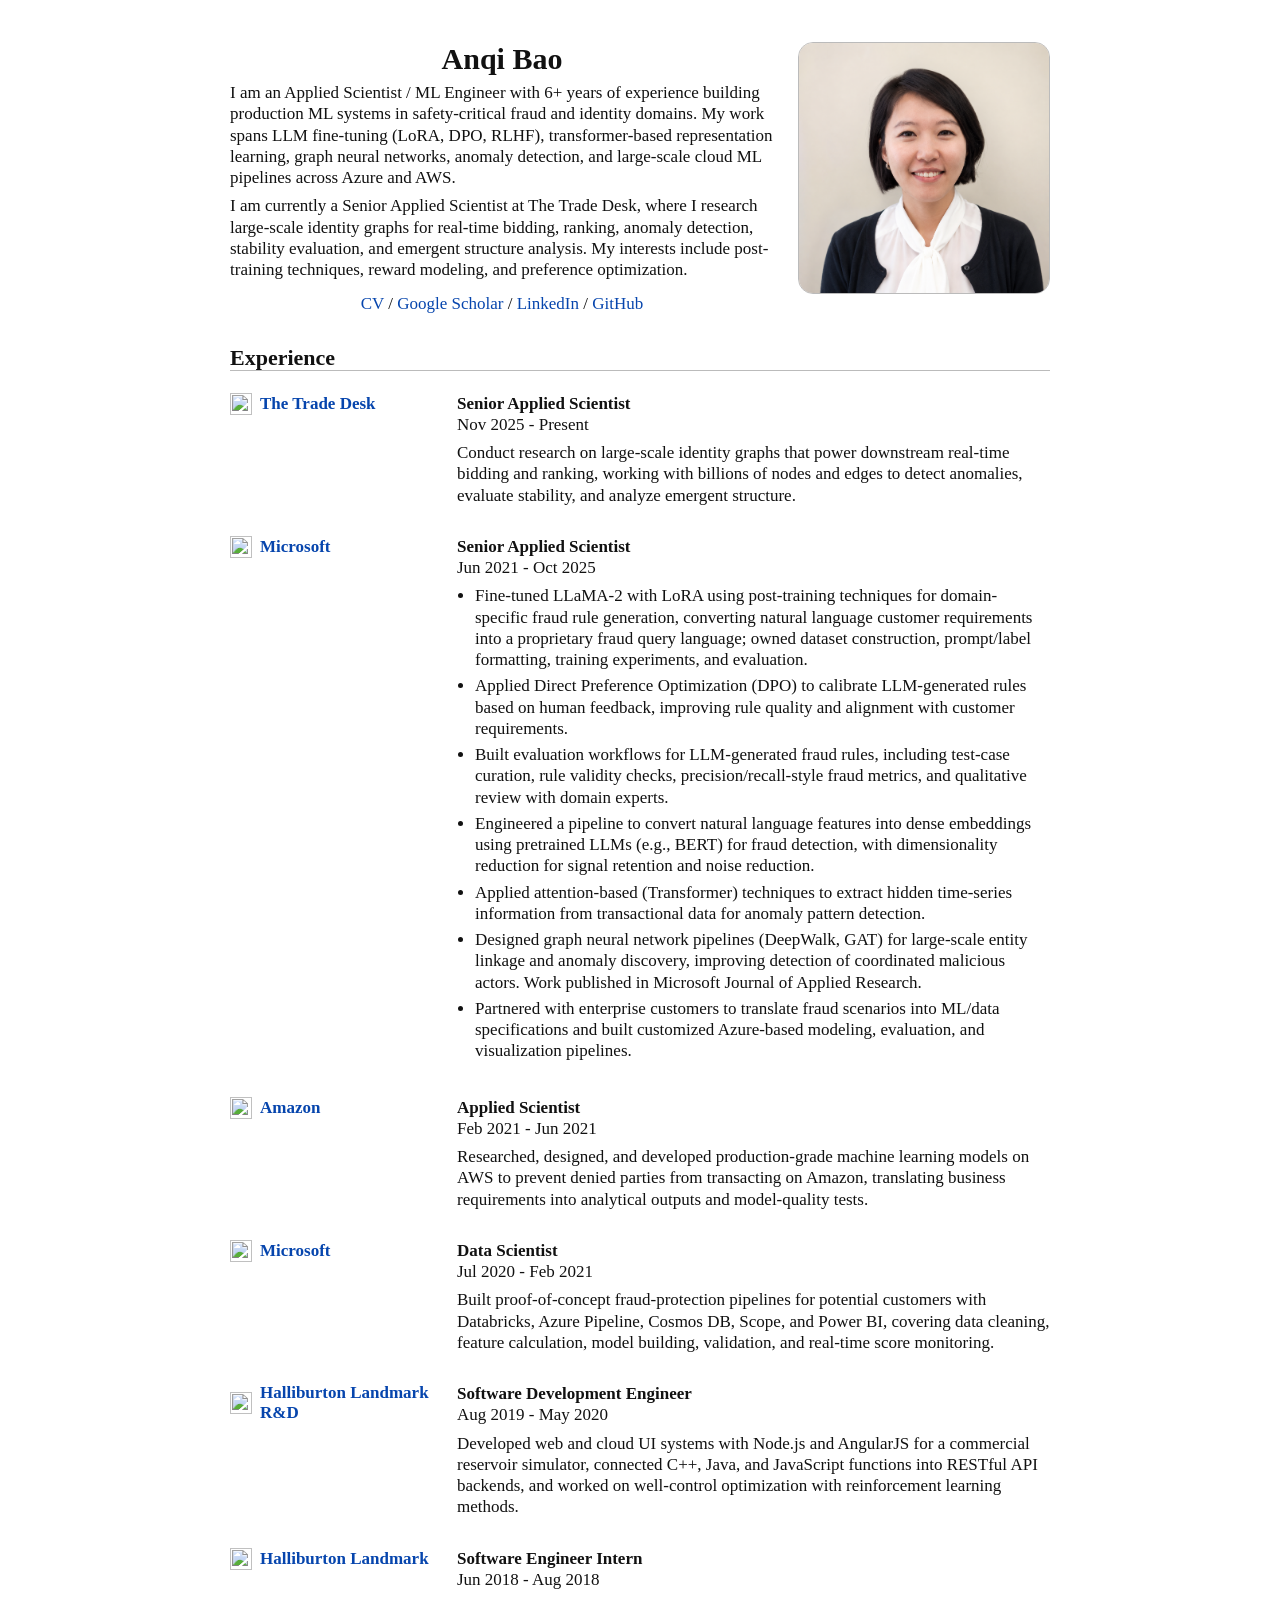
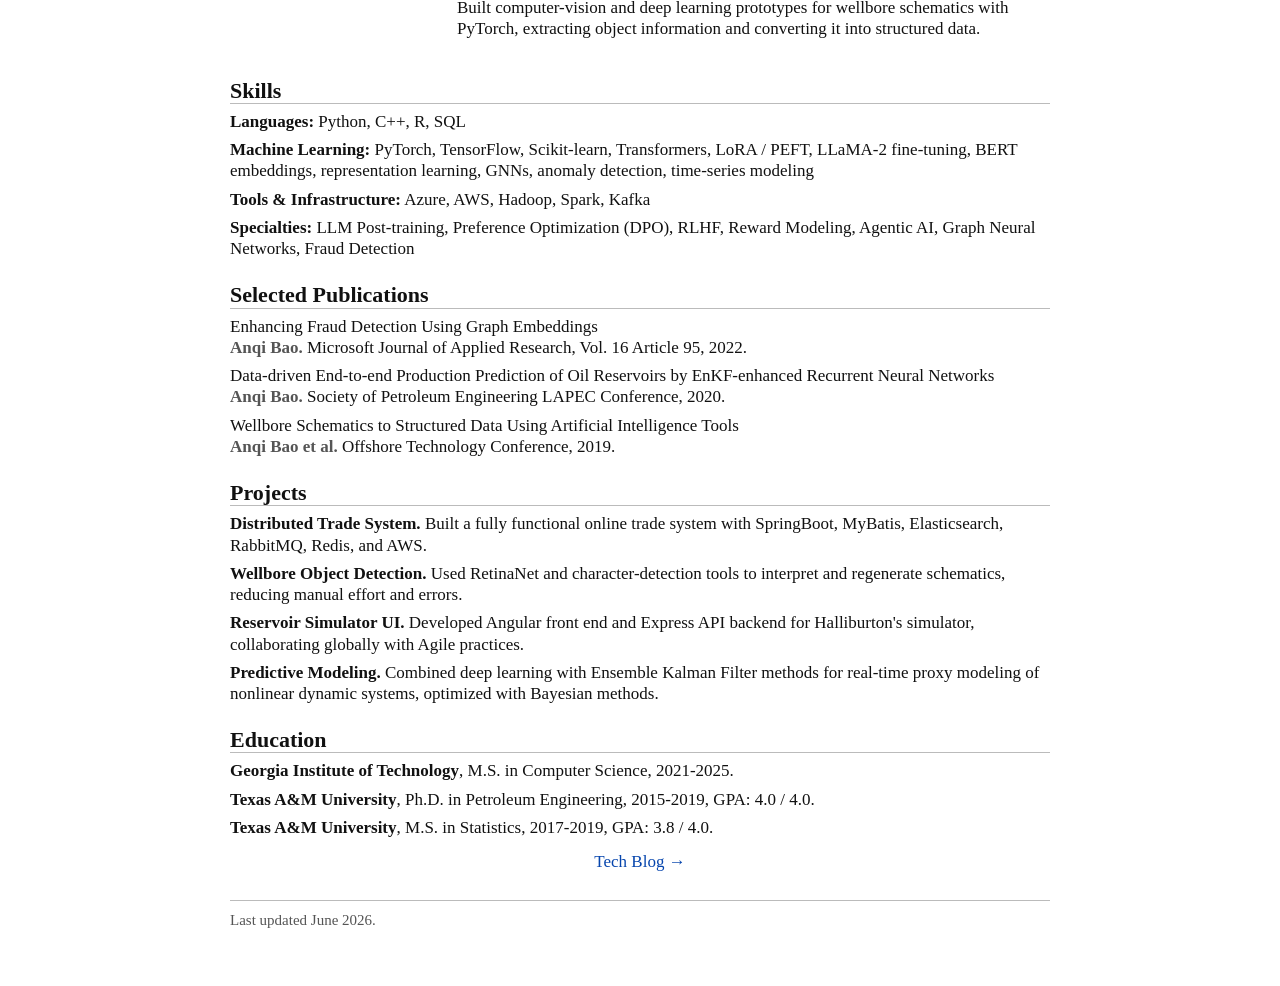
==== commit 23d61a20: "Add RL foundation and tech blog navigation" ====
--- a/index.html
+++ b/index.html
@@ -172,10 +172,10 @@
       </p>
     </section>
 
-
+    <p class="links"><a href="notes.html">Tech Blog &rarr;</a></p>
 
     <footer>
-      Last updated June 2026. Template from <a href="https://trinkle23897.github.io/cv/">here</a>.
+      Last updated June 2026.
     </footer>
   </main>
 </body>
--- a/style.css
+++ b/style.css
@@ -132,6 +132,89 @@
   font-weight: bold;
 }
 
+h3 {
+  font-size: 18px;
+  line-height: 1.2;
+  margin: 18px 0 6px;
+}
+
+.notes-section ul {
+  margin: 6px 0 10px;
+  padding-left: 18px;
+}
+
+.notes-section ul li {
+  margin-bottom: 5px;
+}
+
+.notes-intro {
+  color: var(--muted);
+}
+
+.notes-header {
+  margin-bottom: 8px;
+}
+
+.notes-header p {
+  margin: 0 0 4px;
+}
+
+.notes-header p a {
+  color: var(--muted);
+  font-size: 15px;
+}
+
+.notes-section table {
+  border-collapse: collapse;
+  display: block;
+  font-size: 15px;
+  margin: 10px 0 14px;
+  max-width: 100%;
+  overflow-x: auto;
+}
+
+.notes-section th,
+.notes-section td {
+  border-bottom: 1px solid var(--rule);
+  padding: 6px 14px 6px 0;
+  text-align: left;
+  vertical-align: top;
+}
+
+.notes-section th {
+  color: var(--muted);
+  font-weight: bold;
+}
+
+.topic-item {
+  border-bottom: 1px solid var(--rule);
+  padding-bottom: 14px;
+}
+
+.topic-item:last-child {
+  border-bottom: none;
+}
+
+.topic-item h3 {
+  margin-bottom: 3px;
+}
+
+.topic-item p {
+  color: var(--muted);
+  margin-top: 0;
+}
+
+.topic-pending h3 {
+  color: var(--muted);
+}
+
+.pending-tag {
+  color: var(--muted);
+  font-size: 13px;
+  font-style: italic;
+  font-weight: normal;
+}
+
 footer {
   border-top: 1px solid var(--rule);
   color: var(--muted);
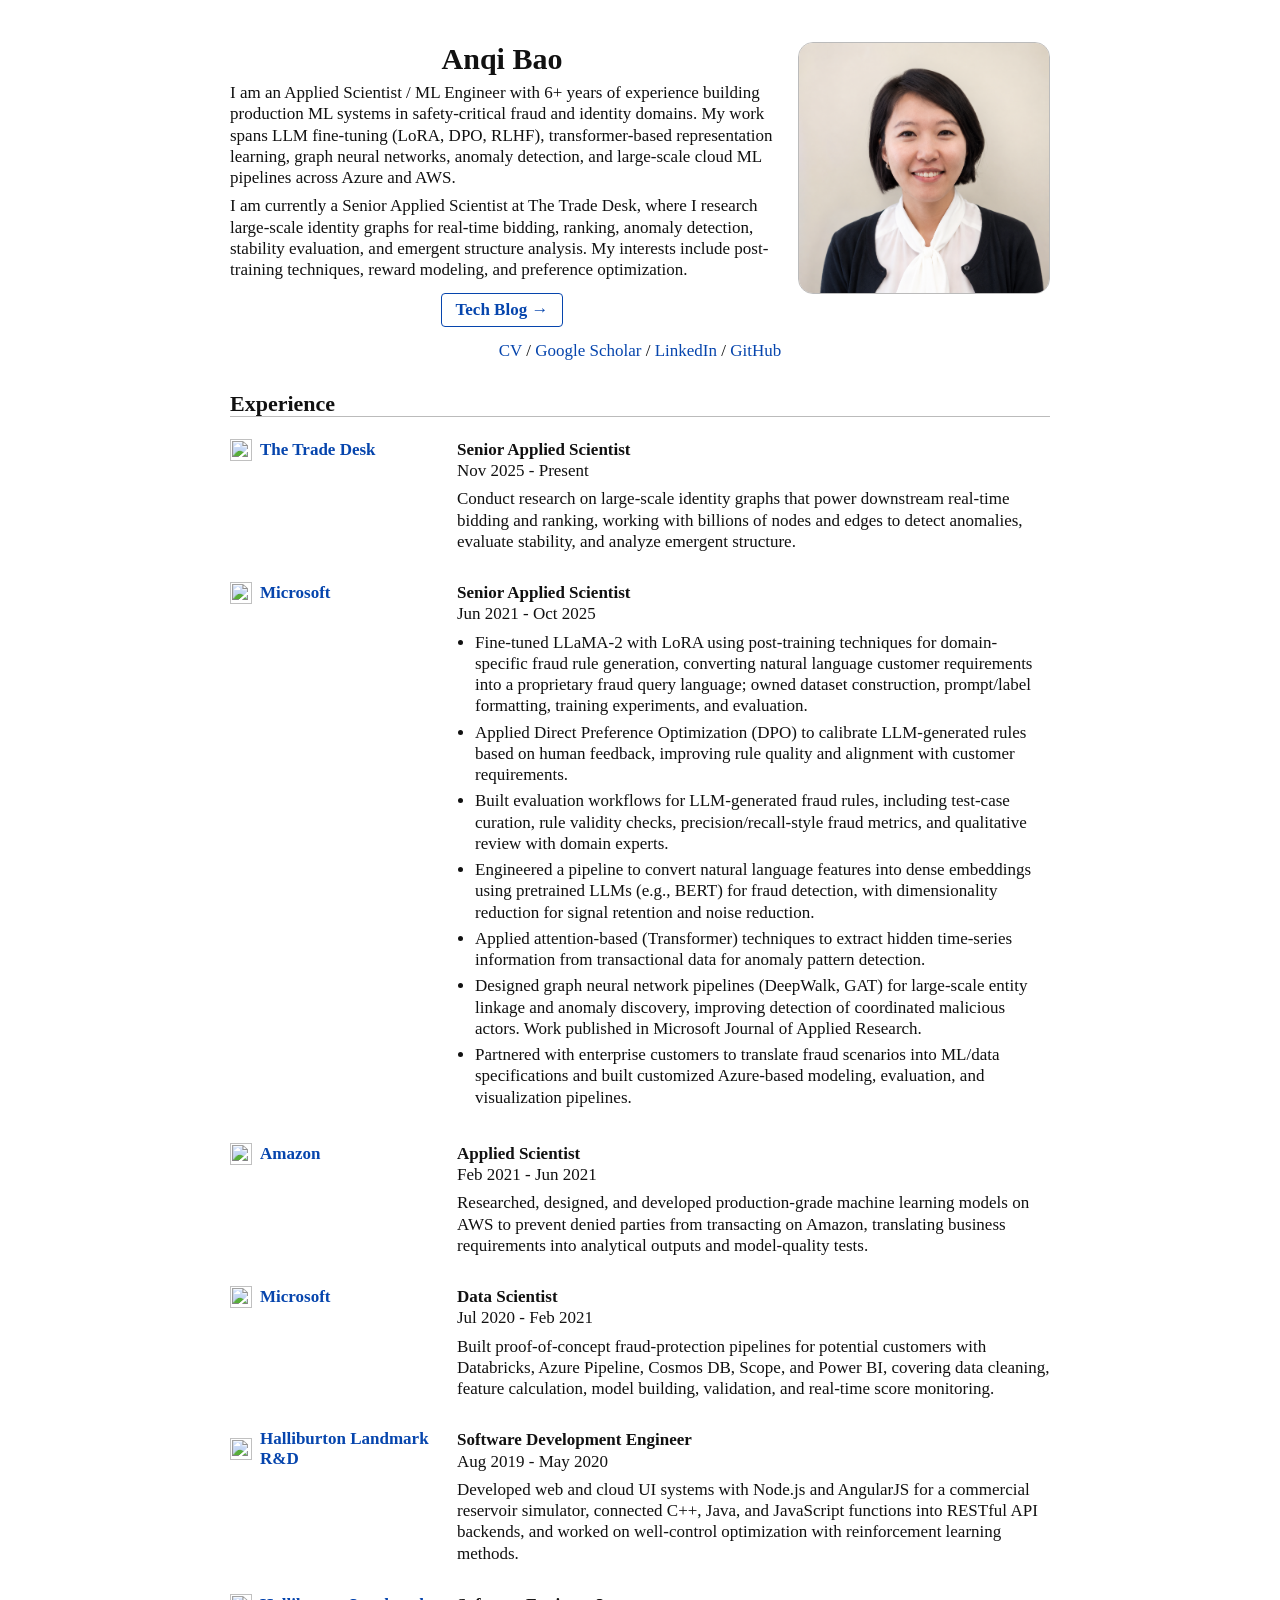
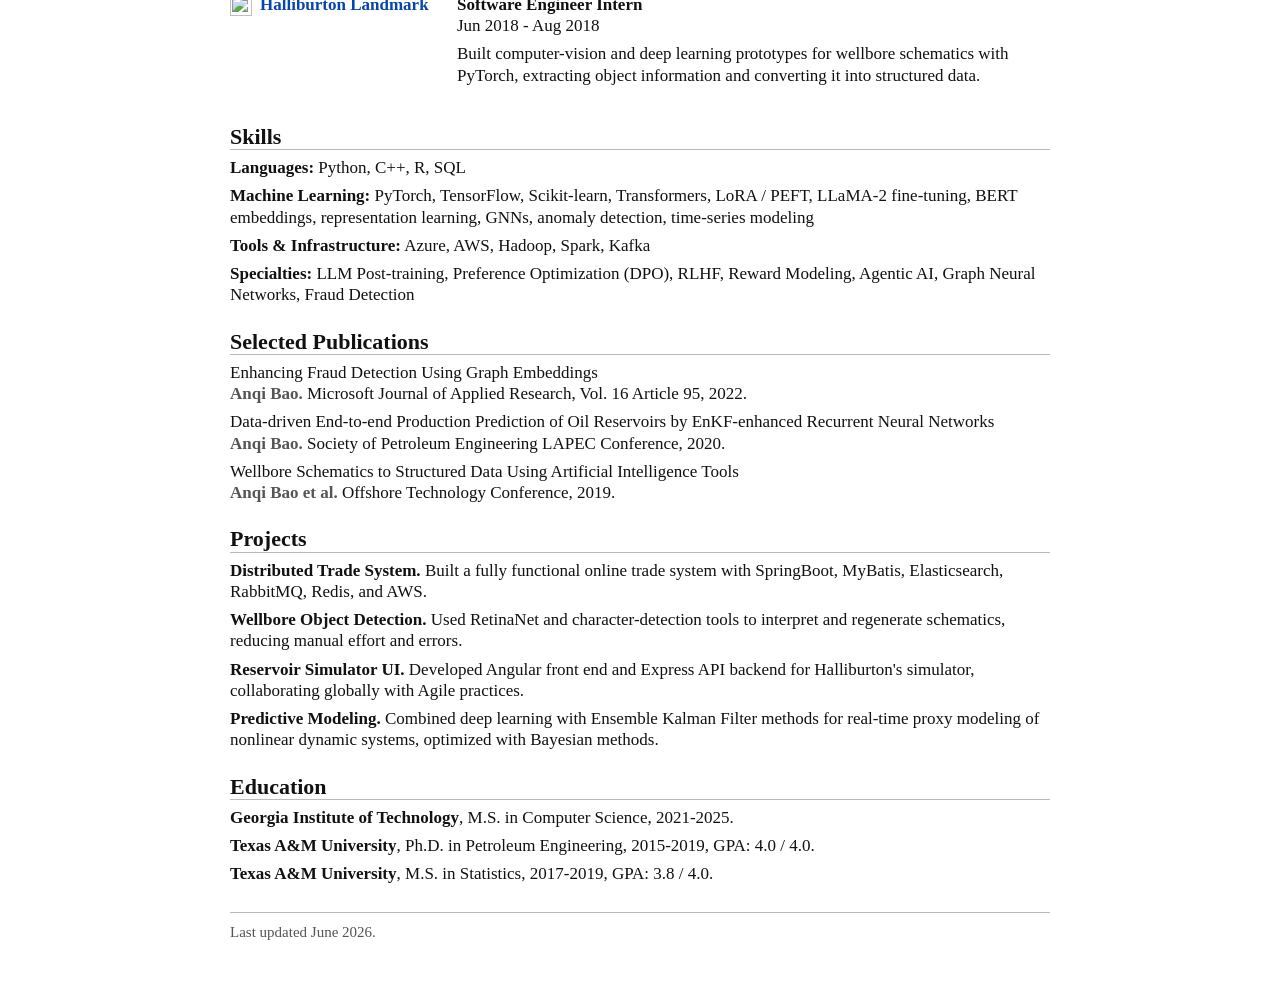
==== commit 8b8fe823: "Move Tech Blog link into the intro header The link sat at the bottom of the page below Education, wh" ====
--- a/index.html
+++ b/index.html
@@ -18,6 +18,9 @@
         </p>
         <p>
           I am currently a Senior Applied Scientist at The Trade Desk, where I research large-scale identity graphs for real-time bidding, ranking, anomaly detection, stability evaluation, and emergent structure analysis. My interests include post-training techniques, reward modeling, and preference optimization.
+        </p>
+        <p class="links">
+          <a class="link-primary" href="notes.html">Tech Blog &rarr;</a>
         </p>
         <p class="links">
           <a href="assets/Anqi_CV.pdf">CV</a> /
@@ -172,8 +175,6 @@
       </p>
     </section>
 
-    <p class="links"><a href="notes.html">Tech Blog &rarr;</a></p>
-
     <footer>
       Last updated June 2026.
     </footer>
--- a/style.css
+++ b/style.css
@@ -127,6 +127,21 @@
   text-align: center;
 }
 
+.link-primary {
+  border: 1px solid var(--link);
+  border-radius: 4px;
+  display: inline-block;
+  font-weight: bold;
+  padding: 5px 14px;
+}
+
+.link-primary:hover,
+.link-primary:focus {
+  background: var(--link);
+  color: var(--page);
+  text-decoration: none;
+}
+
 .authors {
   color: var(--muted);
   font-weight: bold;
